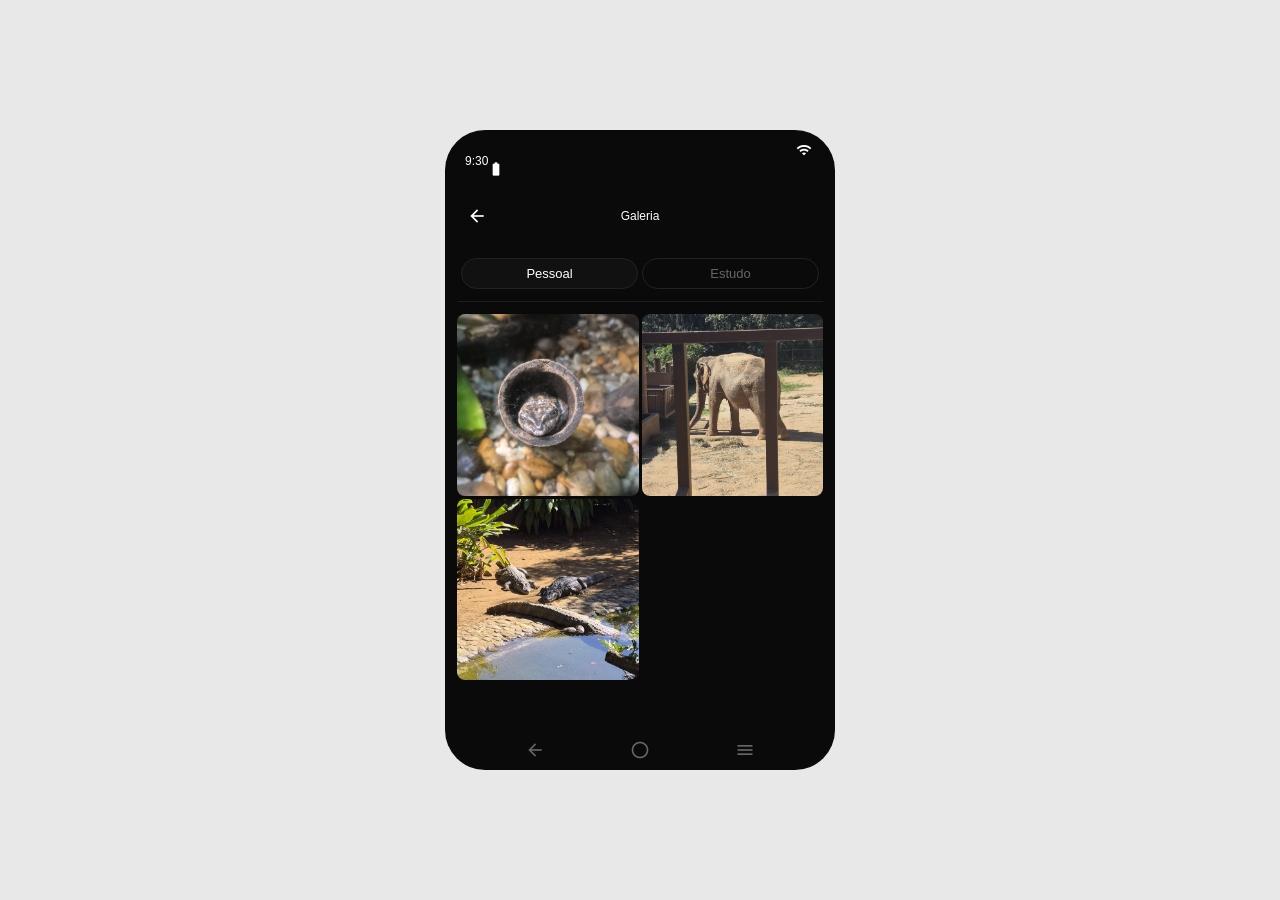
==== src/pages/galeria.html @ ae0e15cb "pasta" ====
<!doctype html>
<html lang="pt-BR">
  <head>
    <meta charset="UTF-8" />
    <meta name="viewport" content="width=device-width, initial-scale=1.0" />
    <link rel="preconnect" href="https://fonts.googleapis.com" />
    <link rel="preconnect" href="https://fonts.gstatic.com" crossorigin />
    <link
      href="https://fonts.googleapis.com/css2?family=Space+Mono:wght@400;700&family=DM+Sans:wght@300;400;500;600&display=swap"
      rel="stylesheet"
    />
    <link
      href="https://fonts.googleapis.com/icon?family=Material+Icons"
      rel="stylesheet"
    />
    <link rel="stylesheet" href="../css/galeria.css" />
    <link rel="icon" href="../assets/favicon.ico" />
    <title>Galeria — Jovi</title>
  </head>

  <body>
    <div class="celular">
      <header class="barra-superior">
        <span>9:30</span>
        <div>
          <span class="material-icons">signal_cellular_alt</span>
          <span class="material-icons">wifi</span>
          <span class="material-icons">battery_full</span>
        </div>
      </header>

      <div class="tela" id="tela-galeria">
        <div class="app-header">
          <button class="btn-voltar" onclick="history.back()">
            <span class="material-icons">arrow_back</span>
          </button>
          <span class="header-titulo">Galeria</span>
          <div style="width: 32px"></div>
        </div>

        <main class="notas-lista-galeria" id="conteudo-galeria">
          <!-- Tab bar -->
          <div class="tab-bar">
            <button
              class="tab ativo"
              id="tab-pessoal"
              onclick="trocarTab('pessoal', this)"
            >
              Pessoal
            </button>
            <button
              class="tab"
              id="tab-estudo"
              onclick="trocarTab('estudo', this)"
            >
              Estudo
            </button>
          </div>

          <!-- Modo Estudo: pastas -->
<div id="view-estudo" class="oculto">
  <div class="estudo-header">
    <button class="btn-nova-pasta" onclick="criarPasta()">
      <span class="material-icons">create_new_folder</span>
      Nova pasta
    </button>
  </div>
  <div id="lista-pastas">
    <div class="pasta" onclick="abrirPasta('Software e Total Experience')">
      <!-- conteúdo igual ao que já está -->
    </div>
    <div class="pasta" onclick="abrirPasta('Inglês')">
      <!-- conteúdo igual ao que já está -->
    </div>
  </div>
</div>
          <!-- Modo Pessoal: grid 2 colunas -->
          <div id="view-pessoal">
  <div class="fotos-grid-pessoal" id="grid-pessoal"></div>
</div>
        </main>
      </div>

      <div class="tela oculto" id="tela-foto">
        <div class="foto-header">
          <button class="btn-voltar" onclick="fecharFoto()">
            <span class="material-icons">arrow_back</span>
          </button>
          <span class="header-titulo" id="foto-titulo"></span>
          <div style="width: 32px"></div>
        </div>

        <div class="foto-visualizacao">
          <img id="foto-ampliada" src="" alt="Foto ampliada" />
        </div>

        <div class="foto-acoes">
          <button class="acao-btn" id="btn-esquerda">
            <span class="material-icons">share</span>
            <span>Compartilhar</span>
          </button>
          <button class="acao-btn" onclick="abrirPDF()">
            <span class="material-icons">picture_as_pdf</span>
            <span>PDF</span>
          </button>
          <button class="acao-btn" onclick="abrirAnotacoes()">
            <span class="material-icons">bookmark</span>
            <span>Anotações</span>
          </button>
          <button class="acao-btn" onclick="abrirResumo()">
            <span class="material-icons">summarize</span>
            <span>Resumo</span>
          </button>
          <button class="acao-btn">
            <span class="material-icons">edit</span>
            <span>Editar</span>
          </button>
        </div>

        <div class="menu-anotacoes oculto" id="menu-anotacoes">
          <button class="menu-opcao" onclick="abrirNota()">
            <span class="material-icons">note_alt</span>
            <span>Abrir no Bloco de Notas</span>
          </button>
          <button class="menu-opcao" onclick="abrirGrifar()">
            <span class="material-icons">edit</span>
            <span>Grifar</span>
          </button>
          <button class="menu-opcao cancelar" onclick="fecharMenuAnotacoes()">
            <span class="material-icons">close</span>
            <span>Cancelar</span>
          </button>
        </div>

        <div class="menu-anotacoes oculto" id="menu-pdf">
          <button class="menu-opcao" onclick="abrirVisualizadorPDF('texto')">
            <span class="material-icons">article</span>
            <span>Texto em PDF</span>
          </button>
          <button class="menu-opcao" onclick="abrirVisualizadorPDF('foto')">
            <span class="material-icons">image</span>
            <span>Foto em PDF</span>
          </button>
          <button class="menu-opcao cancelar" onclick="fecharPDF()">
            <span class="material-icons">close</span>
            <span>Cancelar</span>
          </button>
        </div>
      </div>

      <div class="tela oculto" id="tela-pdf">
        <div class="foto-header">
          <button class="btn-voltar" onclick="fecharVisualizadorPDF()">
            <span class="material-icons">arrow_back</span>
          </button>
          <span class="header-titulo" id="pdf-titulo">Documento PDF</span>
          <button class="btn-voltar" onclick="alert('Download simulado!')">
            <span class="material-icons">download</span>
          </button>
        </div>




        <div class="pdf-visualizacao">
          <div class="pdf-pagina"><img src="" alt="PDF" id="pdf-p1" /></div>
        </div>

        <div class="pdf-barra">
          <span class="pdf-paginas">1 página</span>
        </div>
      </div>

           <div class="tela oculto" id="tela-pasta">
        <div class="foto-header">
          <button class="btn-voltar" onclick="fecharPasta()">
            <span class="material-icons">arrow_back</span>
          </button>
          <span class="header-titulo" id="pasta-titulo"></span>
          <div style="width:32px"></div>
        </div>
        <div class="fotos-grid-pessoal" id="pasta-fotos" ></div>
      </div>

      <footer class="barra-inferior">
        <button class="material-icons" onclick="voltarOuHistorico()">
          arrow_back
        </button>
        <button
          class="material-icons"
          onclick="window.location.href = './../../index.html'"
        >
          radio_button_unchecked
        </button>
        <button class="material-icons" onclick="alert('Abrir apps recentes')">
          menu
        </button>
      </footer>

      <div class="overlay-grifar oculto" id="overlay-grifar">
        <div class="grifar-acoes">
          <button class="grifar-btn cancelar" onclick="fecharGrifar()">
            <span class="material-icons">close</span>
            <span>Cancelar</span>
          </button>
          <button class="grifar-btn confirmar" onclick="confirmarGrifar()">
            <span class="material-icons">check</span>
            <span>Confirmar</span>
          </button>
        </div>
      </div>
    </div>

    <script src="../js/galeria.js"></script>
  </body>
</html>
---- src/css/galeria.css ----
:root {
    --background-pagina: #E8E8E8;
    --background-celular: #0A0A0A;
    --cor-branco: #FFFFFF;
    --cor-preta: #000000;
    --background-cor-cinza: #1A1A1A;
    --cor-cinza-escuro: #111;
    --cor-cinza-borda: #222;
    --cor-cinza-borda-leve: #1E1E1E;
    --cor-texto-branco: #CCC;
    --cor-texto-medio: #AAA;
    --cor-texto-fraco: #555;
    --cor-texto-muted: #666;
    --cor-confirmar: #C8FF00;
    --cor-confirmar-hover: #D4FF33;
    --cor-confirmar-texto: #000;
    --cor-sombra: rgba(0, 0, 0, 0.4);
}

* {
    margin: 0;
    padding: 0;
    box-sizing: border-box;
    font-family: 'Inter', sans-serif;
}

body {
    background: var(--background-celular);
    display: flex;
    justify-content: center;
    align-items: center;
    height: 100dvh;
}

.celular {
    position: relative;
    width: 100%;
    height: 100dvh;
    background: var(--background-celular);
    border-radius: 0;
    overflow: hidden;
    display: flex;
    flex-direction: column;
}

#canvas-grifo {
    position: absolute;
    top: 0;
    left: 0;
    width: 100%;
    height: 100%;
    z-index: 5;
    cursor: crosshair;
}

.modo-grifar .foto-visualizacao {
    flex: 1;
    height: 100%;
}

.overlay-grifar {
    position: absolute;
    top: 0;
    left: 0;
    right: 0;
    bottom: 0;
    background: transparent;
    z-index: 20;
    flex-direction: column;
    justify-content: flex-end;
    pointer-events: none;
}

.overlay-grifar:not(.oculto) {
    display: flex;
}

.grifar-acoes {
    pointer-events: all;
}

.barra-superior {
    padding: 12px 20px;
    font-size: 12px;
    color: var(--cor-branco);
    background: transparent;
    display: flex;
    justify-content: space-between;
    align-items: center;
    flex-shrink: 0;
}

.barra-superior .material-icons {
    font-size: 16px;
    color: var(--cor-branco);
}

.tela {
    flex: 1;
    display: flex;
    flex-direction: column;
    overflow: hidden;
}

#tela-foto {
    position: relative;
    overflow: hidden;
}

.oculto {
    display: none !important;
}

.app-header,
.foto-header {
    display: flex;
    align-items: center;
    justify-content: space-between;
    padding: 8px 16px 10px;
    flex-shrink: 0;
}

.btn-voltar {
    background: transparent;
    border: none;
    cursor: pointer;
    color: var(--cor-branco);
    display: flex;
    align-items: center;
    justify-content: center;
    width: 32px;
    height: 32px;
    border-radius: 8px;
    transition: 0.2s;
}

.btn-voltar:hover {
    background: var(--background-cor-cinza);
    color: var(--cor-branco);
}

.btn-voltar .material-icons {
    font-size: 20px;
}

.header-titulo {
    font-size: 12px;
    color: var(--cor-branco);
    text-align: center;
    flex: 1;
    padding: 0 8px;
    white-space: nowrap;
    overflow: hidden;
    text-overflow: ellipsis;
}

.fotos-grid {
    flex: 1;
    display: grid;
    grid-template-columns: repeat(3, 1fr);
    gap: 2px;
    padding: 4px;
    align-content: start;
    overflow-y: auto;
    scrollbar-width: none;
}

.fotos-grid::-webkit-scrollbar {
    display: none;
}

.foto-item {
    aspect-ratio: 1;
    overflow: hidden;
    border-radius: 6px;
    cursor: pointer;
    transition: 0.2s;
}

.foto-item:hover {
    opacity: 0.85;
}

.foto-item img {
    width: 100%;
    height: 100%;
    object-fit: cover;
}

.foto-visualizacao {
    flex: 1;
    overflow: hidden;
    display: flex;
    align-items: center;
    justify-content: center;
    background: var(--cor-preta);
}

.foto-visualizacao img {
    width: 100%;
    height: 100%;
    object-fit: contain;
}

.foto-acoes {
    display: flex;
    justify-content: space-around;
    align-items: center;
    padding: 10px 8px;
    background: var(--cor-cinza-escuro);
    border-top: 1px solid var(--cor-cinza-borda-leve);
    flex-shrink: 0;
}

.acao-btn {
    background: transparent;
    border: none;
    cursor: pointer;
    color: var(--cor-texto-muted);
    display: flex;
    flex-direction: column;
    align-items: center;
    gap: 4px;
    font-size: 10px;
    padding: 4px 6px;
    border-radius: 8px;
    transition: 0.2s;
}

.acao-btn:hover {
    background: var(--cor-cinza-borda-leve);
    color: var(--cor-texto-medio);
}

.acao-btn.ativo {
    color: var(--cor-texto-medio);
}

.acao-btn .material-icons {
    font-size: 22px;
}

.barra-inferior {
    padding: 10px 80px;
    background: transparent;
    display: flex;
    justify-content: space-between;
    align-items: center;
    flex-shrink: 0;
}

.barra-inferior button {
    background: transparent;
    border: none;
    cursor: pointer;
    color: var(--cor-texto-muted);
    font-size: 20px;
}

.menu-anotacoes {
    position: absolute;
    bottom: 0;
    left: 0;
    right: 0;
    background: var(--cor-cinza-escuro);
    border-top: 1px solid var(--cor-cinza-borda);
    display: flex;
    flex-direction: column;
    z-index: 10;
    border-radius: 16px 16px 0 0;
    overflow: hidden;
}

.menu-opcao {
    background: transparent;
    border: none;
    border-bottom: 1px solid var(--cor-cinza-borda-leve);
    color: var(--cor-texto-branco);
    font-size: 13px;
    padding: 14px 20px;
    display: flex;
    align-items: center;
    gap: 12px;
    cursor: pointer;
    transition: 0.2s;
    text-align: left;
}

.menu-opcao:hover {
    background: var(--background-cor-cinza);
}

.menu-opcao .material-icons {
    font-size: 20px;
    color: var(--cor-texto-muted);
}

.menu-opcao.cancelar {
    color: var(--cor-texto-muted);
}

.grifar-acoes {
    display: flex;
    justify-content: space-between;
    padding: 16px 20px;
    background: var(--cor-cinza-escuro);
    border-top: 1px solid var(--cor-cinza-borda);
}

.grifar-btn {
    background: transparent;
    border: none;
    cursor: pointer;
    display: flex;
    align-items: center;
    gap: 6px;
    font-size: 13px;
    padding: 8px 16px;
    border-radius: 20px;
    transition: 0.2s;
}

.grifar-btn.cancelar {
    color: var(--cor-texto-muted);
}

.grifar-btn.cancelar:hover {
    background: var(--background-cor-cinza);
}

.grifar-btn.confirmar {
    background: var(--cor-confirmar);
    color: var(--cor-confirmar-texto);
    font-weight: 600;
}

.grifar-btn.confirmar:hover {
    background: var(--cor-confirmar-hover);
}

.grifar-btn .material-icons {
    font-size: 18px;
}

.pdf-visualizacao {
    flex: 1;
    overflow-y: auto;
    background: var(--background-cor-cinza);
    display: flex;
    flex-direction: column;
    align-items: center;
    padding: 16px;
    gap: 12px;
    scrollbar-width: none;
}

.pdf-visualizacao::-webkit-scrollbar {
    display: none;
}

.pdf-pagina {
    width: 100%;
    background: var(--cor-branco);
    border-radius: 4px;
    overflow: hidden;
    box-shadow: 0 4px 12px var(--cor-sombra);
}

.pdf-pagina img {
    width: 100%;
    display: block;
    object-fit: contain;
}

.pdf-barra {
    padding: 10px;
    background: var(--cor-cinza-escuro);
    border-top: 1px solid var(--cor-cinza-borda-leve);
    display: flex;
    justify-content: center;
    align-items: center;
    flex-shrink: 0;
}

.pdf-paginas {
    font-size: 11px;
    color: var(--cor-texto-fraco);
}

.notas-lista-galeria {
    flex: 1;
    overflow-y: auto;
    padding: 8px 12px;
    scrollbar-width: none;
}

.notas-lista-galeria::-webkit-scrollbar {
    display: none;
}

.secao-titulo {
    font-size: 11px;
    color: var(--cor-branco);
    text-transform: uppercase;
    letter-spacing: 1px;
    padding: 10px 4px 6px;
}

.fotos-row {
    display: flex;
    gap: 2px;
    margin-bottom: 4px;
}

.fotos-row .foto-item {
    flex: 1;
    aspect-ratio: 1;
}

.tab-bar {
    display: flex;
    gap: 4px;
    padding: 8px 4px 12px;
    border-bottom: 1px solid var(--cor-cinza-borda-leve);
    margin-bottom: 12px;
}

.tab {
    flex: 1;
    background: transparent;
    border: 1px solid var(--cor-cinza-borda);
    border-radius: 20px;
    color: var(--cor-texto-muted);
    font-size: 13px;
    font-weight: 500;
    padding: 7px 0;
    cursor: pointer;
    transition: 0.2s;
}

.tab.ativo {
    background: var(--cor-cinza-escuro);
    color: var(--cor-branco);
    border-color: var(--cor-cinza-borda);
}

.pasta {
    background: var(--cor-cinza-escuro);
    border-radius: 12px;
    overflow: hidden;
    margin-bottom: 10px;
    cursor: pointer;
    border: 1px solid var(--cor-cinza-borda-leve);
    transition: 0.2s;
}

.pasta:hover {
    border-color: var(--cor-cinza-borda);
}


#tela-pasta {
    display: flex;
    flex-direction: column;
    flex: 1;
    overflow: hidden;
}

#pasta-fotos {
    flex: 1;
    overflow-y: auto;
    padding: 4px;
    gap: 3px;
    display: grid;
    grid-template-columns: repeat(2, 1fr);
    align-content: start;
}

.pasta-preview {
    display: flex;
    height: 100px;
    gap: 2px;
    overflow: hidden;
    border-radius: 8px 8px 0 0;
}

.pasta-preview img {
    flex: 1;
    object-fit: cover;
    min-width: 0;
    display: block;
}
.pasta-info {
    display: flex;
    align-items: center;
    gap: 8px;
    padding: 10px 12px;
    color: var(--cor-texto-branco);
    font-size: 13px;
    font-weight: 500;
}

.pasta-info .material-icons {
    font-size: 18px;
    color: var(--cor-texto-muted);
}

.fotos-grid-pessoal {
    display: grid;
    grid-template-columns: repeat(2, 1fr);
    gap: 3px;
}

.fotos-grid-pessoal .foto-item {
    aspect-ratio: 1;
    border-radius: 8px;
    overflow: hidden;
    cursor: pointer;
}

.fotos-grid-pessoal .foto-item img {
    width: 100%;
    height: 100%;
    object-fit: cover;
}

@media (min-width: 768px) {
    body {
        background: var(--background-pagina);
        display: flex;
        justify-content: center;
        align-items: center;
        height: 100vh;
    }

    .celular {
        width: 390px;
        height: 640px;
        border-radius: 40px;
        overflow: hidden;
    }
}
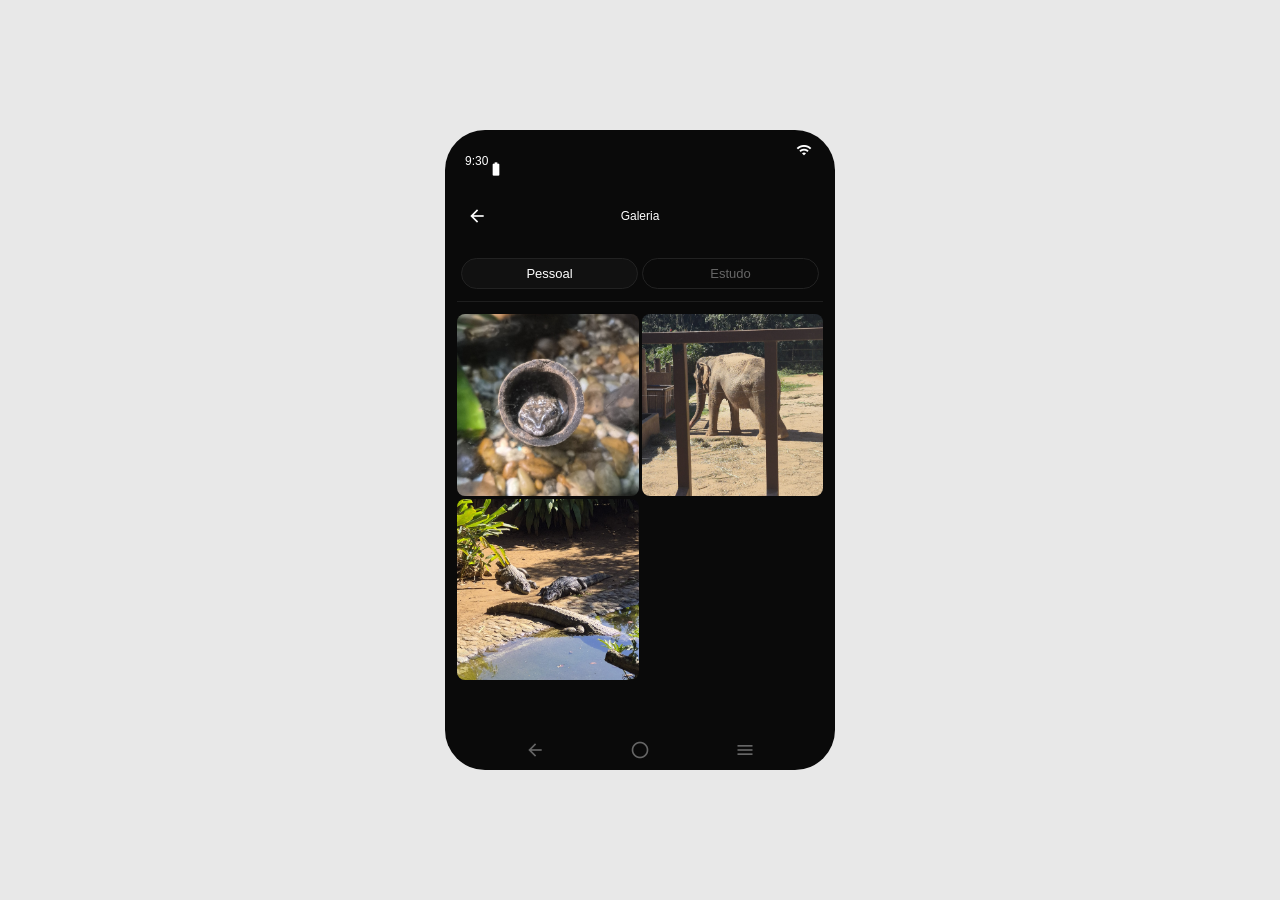
==== commit 916ad32c: "pasta 2" ====
--- a/src/pages/galeria.html
+++ b/src/pages/galeria.html
@@ -58,26 +58,28 @@
           </div>
 
           <!-- Modo Estudo: pastas -->
-<div id="view-estudo" class="oculto">
-  <div class="estudo-header">
-    <button class="btn-nova-pasta" onclick="criarPasta()">
-      <span class="material-icons">create_new_folder</span>
-      Nova pasta
-    </button>
-  </div>
-  <div id="lista-pastas">
-    <div class="pasta" onclick="abrirPasta('Software e Total Experience')">
-      <!-- conteúdo igual ao que já está -->
-    </div>
-    <div class="pasta" onclick="abrirPasta('Inglês')">
-      <!-- conteúdo igual ao que já está -->
-    </div>
-  </div>
-</div>
+          <div id="view-estudo" class="oculto">
+            <div class="estudo-header">
+              <button class="btn-nova-pasta" onclick="criarPasta()">
+                <span class="material-icons">add</span>
+              </button>
+            </div>
+            <div id="lista-pastas">
+              <div
+                class="pasta"
+                onclick="abrirPasta('Software e Total Experience')"
+              >
+                <!-- conteúdo igual ao que já está -->
+              </div>
+              <div class="pasta" onclick="abrirPasta('Inglês')">
+                <!-- conteúdo igual ao que já está -->
+              </div>
+            </div>
+          </div>
           <!-- Modo Pessoal: grid 2 colunas -->
           <div id="view-pessoal">
-  <div class="fotos-grid-pessoal" id="grid-pessoal"></div>
-</div>
+            <div class="fotos-grid-pessoal" id="grid-pessoal"></div>
+          </div>
         </main>
       </div>
 
@@ -159,9 +161,6 @@
           </button>
         </div>
 
-
-
-
         <div class="pdf-visualizacao">
           <div class="pdf-pagina"><img src="" alt="PDF" id="pdf-p1" /></div>
         </div>
@@ -171,15 +170,15 @@
         </div>
       </div>
 
-           <div class="tela oculto" id="tela-pasta">
+      <div class="tela oculto" id="tela-pasta">
         <div class="foto-header">
           <button class="btn-voltar" onclick="fecharPasta()">
             <span class="material-icons">arrow_back</span>
           </button>
           <span class="header-titulo" id="pasta-titulo"></span>
-          <div style="width:32px"></div>
-        </div>
-        <div class="fotos-grid-pessoal" id="pasta-fotos" ></div>
+          <div style="width: 32px"></div>
+        </div>
+        <div class="fotos-grid-pessoal" id="pasta-fotos"></div>
       </div>
 
       <footer class="barra-inferior">
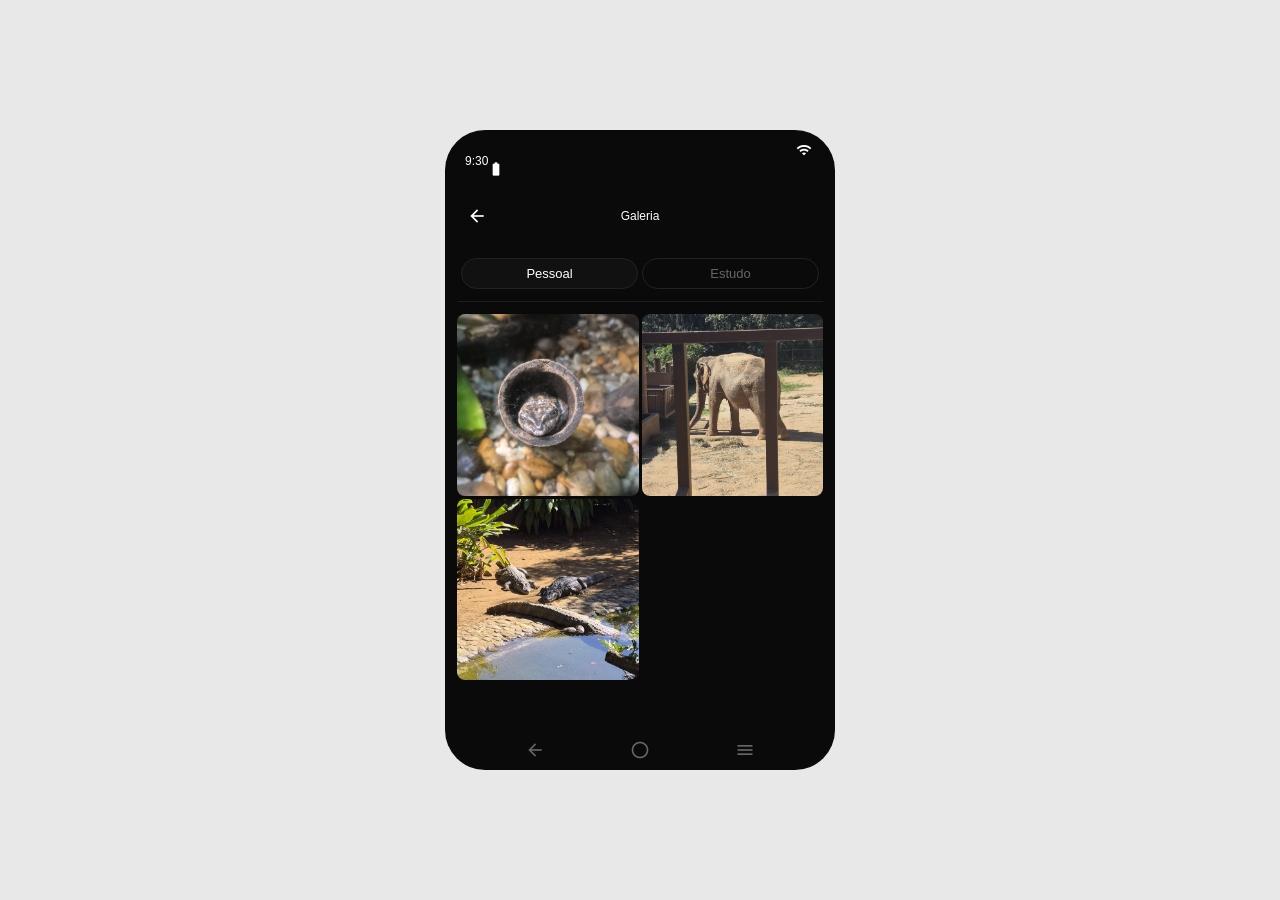
==== commit 7d93f2b8: "Salvar fotos digitalizadas na aba Estudo e permitir movê-las para pastas Fotos capturadas pela câmer" ====
--- a/src/pages/galeria.html
+++ b/src/pages/galeria.html
@@ -60,21 +60,26 @@
           <!-- Modo Estudo: pastas -->
           <div id="view-estudo" class="oculto">
             <div class="estudo-header">
-              <button class="btn-nova-pasta" onclick="criarPasta()">
-                <span class="material-icons">add</span>
+              <button
+                class="btn-nova-pasta"
+                onclick="criarPasta()"
+                style="
+                  background: transparent;
+                  border: none;
+                  padding: 4px;
+                  cursor: pointer;
+                "
+              >
+                <span
+                  class="material-icons"
+                  style="font-size: 24px; color: #ffffff; padding-bottom: 8px"
+                  >add</span
+                >
               </button>
             </div>
-            <div id="lista-pastas">
-              <div
-                class="pasta"
-                onclick="abrirPasta('Software e Total Experience')"
-              >
-                <!-- conteúdo igual ao que já está -->
-              </div>
-              <div class="pasta" onclick="abrirPasta('Inglês')">
-                <!-- conteúdo igual ao que já está -->
-              </div>
-            </div>
+            <div id="lista-pastas"></div>
+            <p class="secao-titulo oculto" id="titulo-estudo-soltas">Fotos</p>
+            <div class="fotos-grid-pessoal" id="grid-estudo-soltas"></div>
           </div>
           <!-- Modo Pessoal: grid 2 colunas -->
           <div id="view-pessoal">
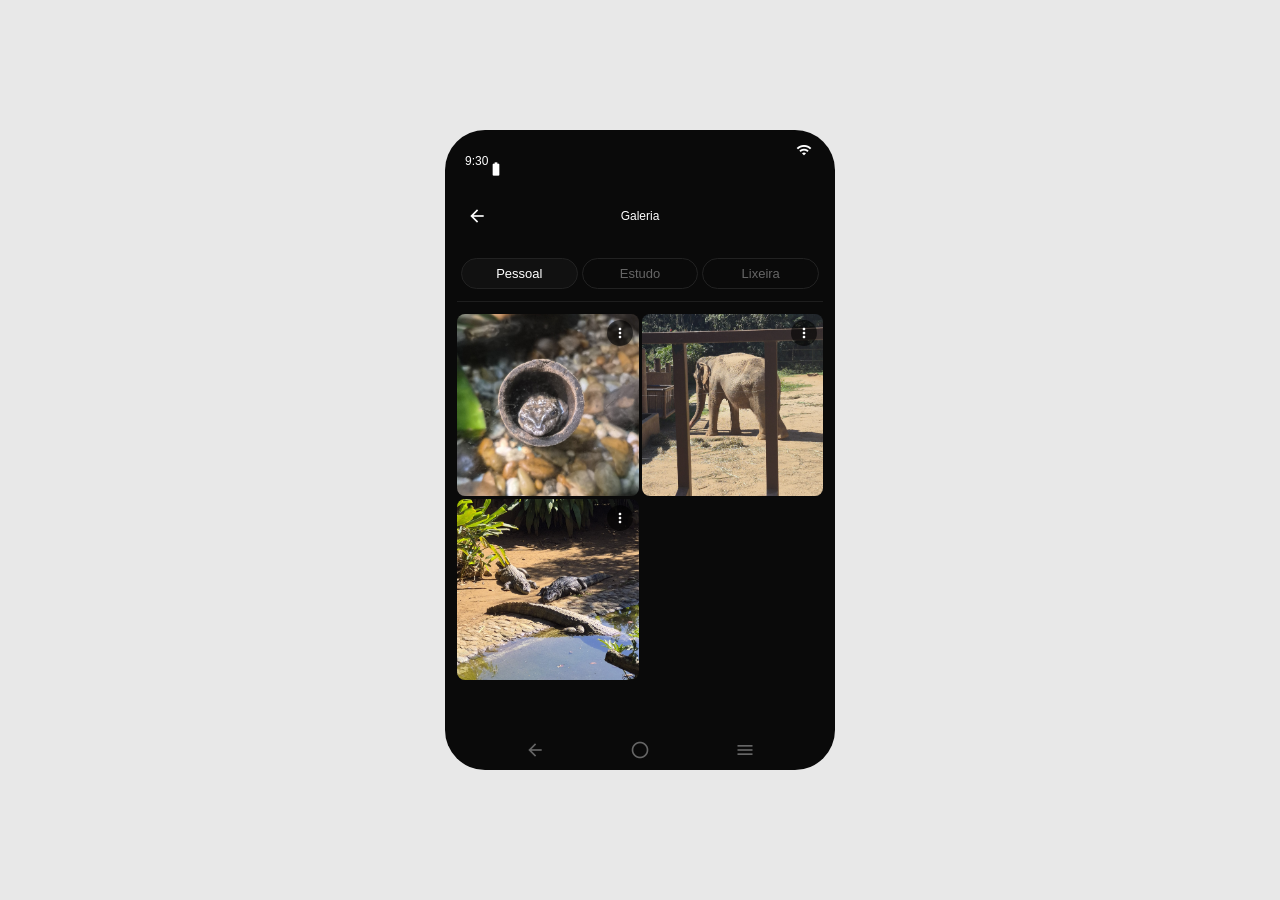
==== commit 49bf8e04: "Usar IA de verdade nas fotos da galeria: organizar, PDF, notas e resumo - Todas as fotos (Estudo, Pe" ====
--- a/src/pages/galeria.html
+++ b/src/pages/galeria.html
@@ -15,6 +15,7 @@
     />
     <link rel="stylesheet" href="../css/galeria.css" />
     <link rel="icon" href="../assets/favicon.ico" />
+    <script src="https://cdnjs.cloudflare.com/ajax/libs/jspdf/2.5.1/jspdf.umd.min.js"></script>
     <title>Galeria — Jovi</title>
   </head>
 
@@ -54,6 +55,13 @@
               onclick="trocarTab('estudo', this)"
             >
               Estudo
+            </button>
+            <button
+              class="tab"
+              id="tab-lixeira"
+              onclick="trocarTab('lixeira', this)"
+            >
+              Lixeira
             </button>
           </div>
 
@@ -85,6 +93,11 @@
           <div id="view-pessoal">
             <div class="fotos-grid-pessoal" id="grid-pessoal"></div>
           </div>
+          <!-- Lixeira: fotos removidas -->
+          <div id="view-lixeira" class="oculto">
+            <p class="secao-titulo" id="lixeira-vazia">Nenhuma foto na lixeira.</p>
+            <div class="fotos-grid-pessoal" id="grid-lixeira"></div>
+          </div>
         </main>
       </div>
 
@@ -118,6 +131,10 @@
             <span class="material-icons">summarize</span>
             <span>Resumo</span>
           </button>
+          <button class="acao-btn" onclick="organizarComIA(fotoAtual)">
+            <span class="material-icons">auto_awesome</span>
+            <span>Organizar</span>
+          </button>
           <button class="acao-btn">
             <span class="material-icons">edit</span>
             <span>Editar</span>
@@ -161,7 +178,7 @@
             <span class="material-icons">arrow_back</span>
           </button>
           <span class="header-titulo" id="pdf-titulo">Documento PDF</span>
-          <button class="btn-voltar" onclick="alert('Download simulado!')">
+          <button class="btn-voltar" onclick="baixarPDF()">
             <span class="material-icons">download</span>
           </button>
         </div>
--- a/src/css/galeria.css
+++ b/src/css/galeria.css
@@ -372,6 +372,21 @@
     object-fit: contain;
 }
 
+.pdf-pagina-texto {
+    padding: 20px;
+    color: #111;
+    font-size: 12px;
+    line-height: 1.6;
+    white-space: pre-wrap;
+}
+
+.pdf-carregando {
+    color: var(--cor-texto-muted);
+    font-size: 13px;
+    padding: 24px 0;
+    text-align: center;
+}
+
 .pdf-barra {
     padding: 10px;
     background: var(--cor-cinza-escuro);
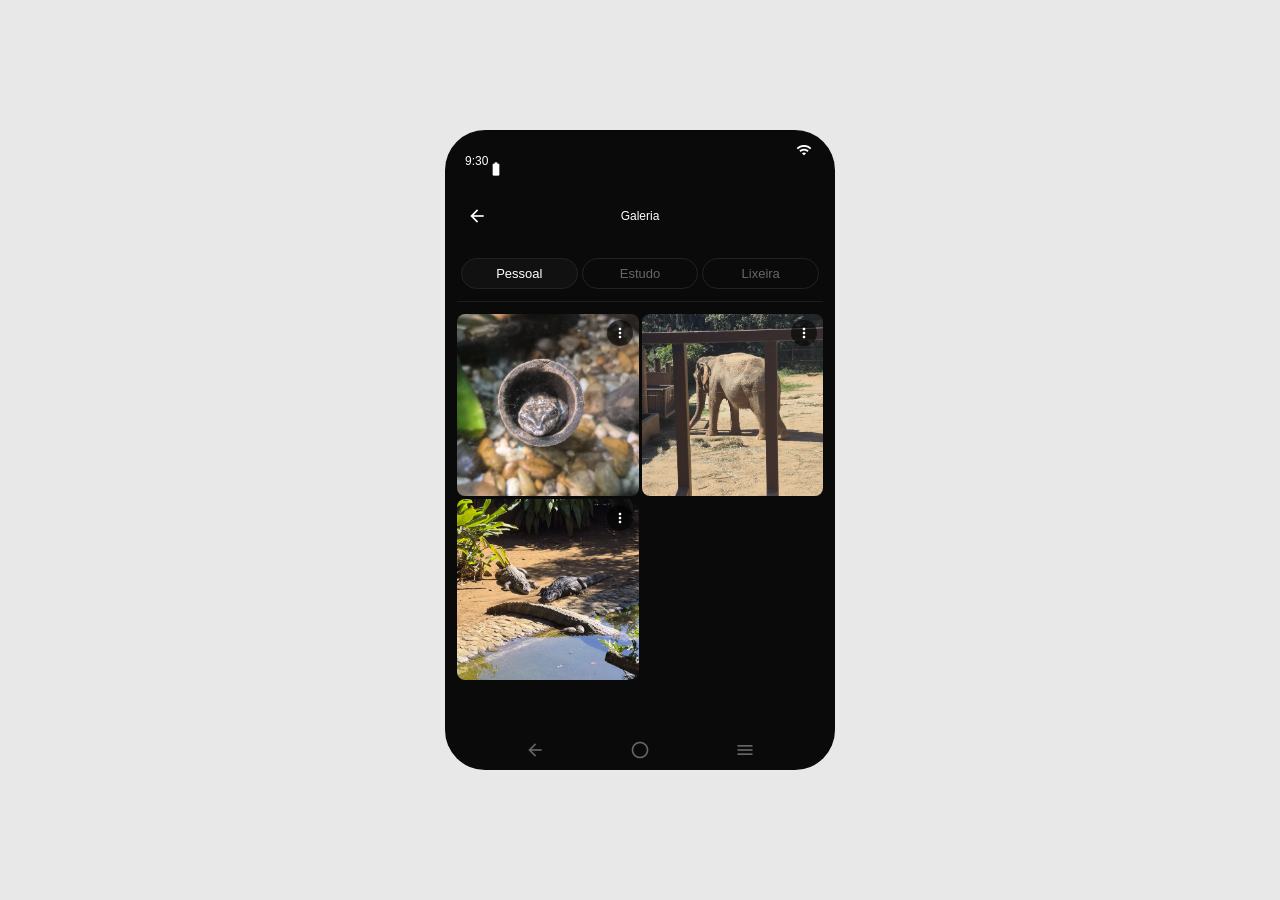
==== commit 3606aebc: "Trocar botão Editar por Traduzir e adicionar menu de 3 pontos na foto O botão "Editar" na tela de fo" ====
--- a/src/pages/galeria.html
+++ b/src/pages/galeria.html
@@ -107,7 +107,9 @@
             <span class="material-icons">arrow_back</span>
           </button>
           <span class="header-titulo" id="foto-titulo"></span>
-          <div style="width: 32px"></div>
+          <button class="btn-voltar" onclick="abrirMenuFotoDaTelaFoto(this)">
+            <span class="material-icons">more_vert</span>
+          </button>
         </div>
 
         <div class="foto-visualizacao">
@@ -135,9 +137,9 @@
             <span class="material-icons">auto_awesome</span>
             <span>Organizar</span>
           </button>
-          <button class="acao-btn">
-            <span class="material-icons">edit</span>
-            <span>Editar</span>
+          <button class="acao-btn" onclick="traduzirFoto()">
+            <span class="material-icons">translate</span>
+            <span>Traduzir</span>
           </button>
         </div>
 
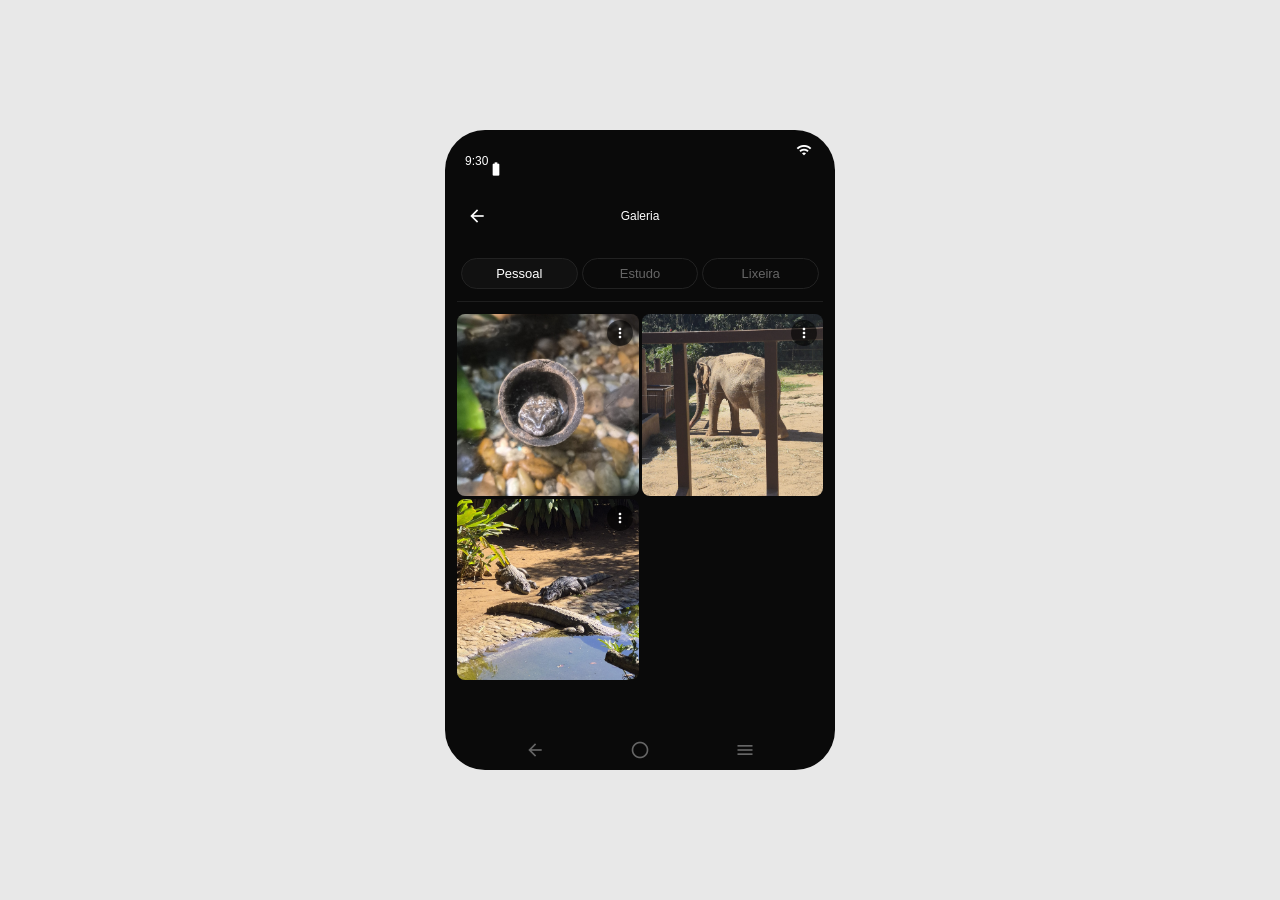
==== commit a2838d52: "Perguntar o idioma antes de traduzir a foto O botão "Traduzir" chamava a IA direto, sempre traduzind" ====
--- a/src/pages/galeria.html
+++ b/src/pages/galeria.html
@@ -137,7 +137,7 @@
             <span class="material-icons">auto_awesome</span>
             <span>Organizar</span>
           </button>
-          <button class="acao-btn" onclick="traduzirFoto()">
+          <button class="acao-btn" onclick="abrirSeletorIdiomaTraducao()">
             <span class="material-icons">translate</span>
             <span>Traduzir</span>
           </button>
